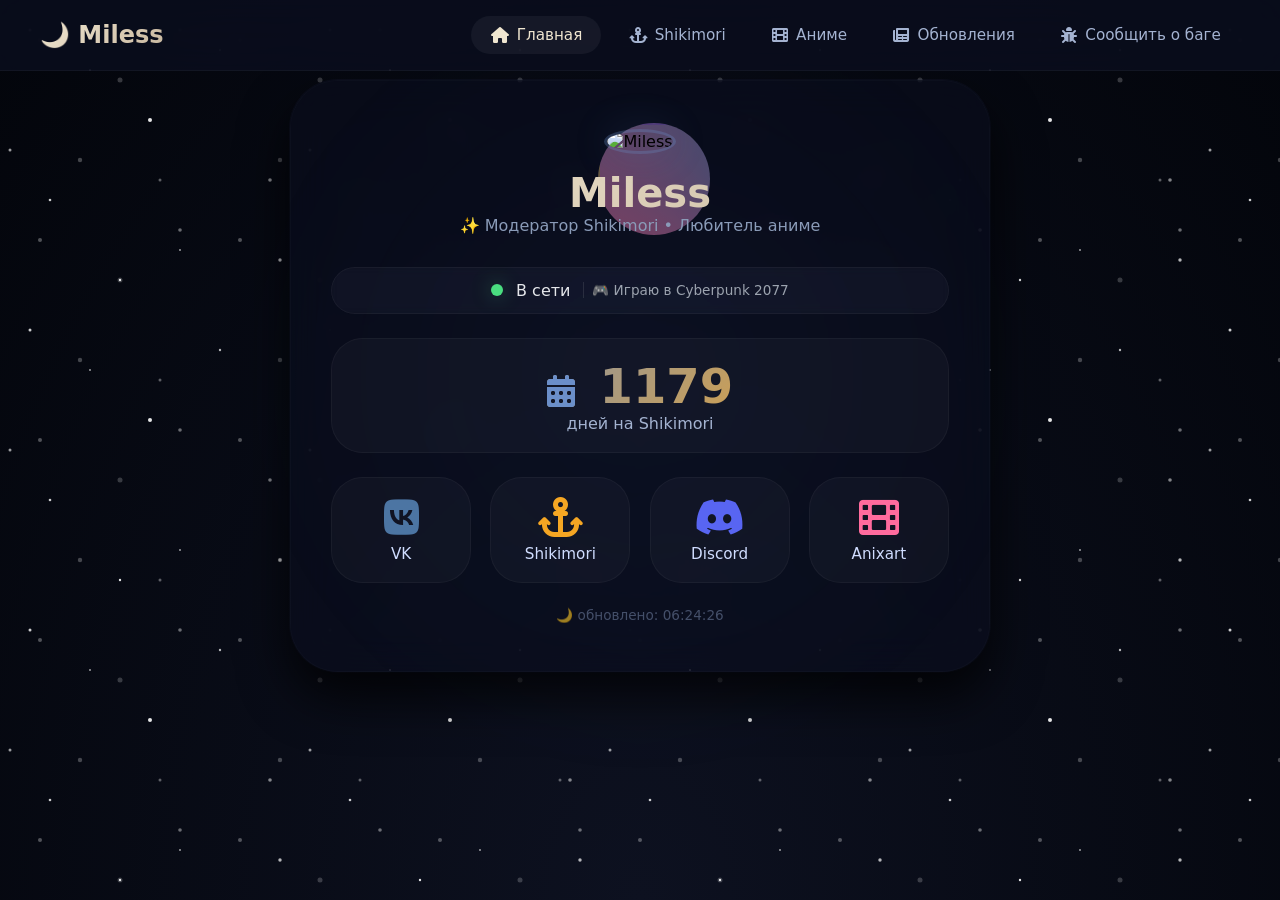
==== index.html @ 7b64776c "Update index.html" ====
<!DOCTYPE html>
<html lang="ru">
<head>
  <meta charset="UTF-8" />
  <meta name="viewport" content="width=device-width, initial-scale=1.0" />
  <title>🌙 Miless</title>
  <link rel="stylesheet" href="css/style.css" />
  <link rel="stylesheet" href="https://cdnjs.cloudflare.com/ajax/libs/font-awesome/6.0.0-beta3/css/all.min.css" />
</head>
<body>
  <div class="stars" aria-hidden="true"></div>
  <div class="twinkling" aria-hidden="true"></div>

  <nav class="navbar">
    <div class="nav-container">
      <div class="nav-brand"><a href="index.html">🌙 Miless</a></div>
      <div class="nav-toggle" id="navToggle">
        <span></span><span></span><span></span>
      </div>
      <ul class="nav-menu" id="navMenu">
        <li><a href="index.html" class="active"><i class="fas fa-home"></i> Главная</a></li>
        <li><a href="shikimori.html"><i class="fas fa-anchor"></i> Shikimori</a></li>
        <li><a href="anime.html"><i class="fas fa-film"></i> Аниме</a></li>
        <li><a href="updates.html"><i class="fas fa-newspaper"></i> Обновления</a></li>
        <li><a href="bug-report.html"><i class="fas fa-bug"></i> Сообщить о баге</a></li>
      </ul>
    </div>
  </nav>

  <div class="container">
    <div class="glow-ring"></div>
    <div class="profile-header">
      <div class="avatar-wrapper">
        <img src="https://via.placeholder.com/120/1a1f2e/6b8fc9?text=M" alt="Miless" class="avatar" />
        <div class="avatar-ring"></div>
      </div>
      <h1>Miless</h1>
      <p class="subtitle">✨ Модератор Shikimori • Любитель аниме</p>
    </div>

    <div class="status-bar">
      <div class="status-indicator online">
        <span class="status-dot"></span>
        <span class="status-text">В сети</span>
        <span class="status-activity">🎮 Играю в Cyberpunk 2077</span>
      </div>
    </div>

    <div class="shikimori-days" id="shikimoriDays">
      <div class="days-number">
        <i class="fas fa-calendar-alt"></i>
        <span id="daysValue">--</span>
      </div>
      <div class="days-label">дней на Shikimori</div>
    </div>

    <div class="links-grid">
      <a href="https://vk.ru/akrifisofficial" target="_blank" class="link-card vk">
        <i class="fab fa-vk"></i>
        <span>VK</span>
      </a>
      <a href="https://shikimori.io/Miless" target="_blank" class="link-card shikimori">
        <i class="fas fa-anchor"></i>
        <span>Shikimori</span>
      </a>
      <a href="https://discord.com/users/1438577441231863842" target="_blank" class="link-card discord">
        <i class="fab fa-discord"></i>
        <span>Discord</span>
      </a>
      <a href="https://anixart-app.com/profile/4077379" target="_blank" class="link-card anixart">
        <i class="fas fa-film"></i>
        <span>Anixart</span>
      </a>
    </div>

    <footer>
      <p>🌙 обновлено: <span id="last-update">только что</span></p>
    </footer>
  </div>

  <script src="js/script.js"></script>
  <script src="js/auth.js"></script>
</body>
</html>
---- css/style.css ----
/* style.css — Полностью обновлённый стиль */

* {
  margin: 0;
  padding: 0;
  box-sizing: border-box;
}

body {
  font-family: 'Segoe UI', Roboto, system-ui, sans-serif;
  background: radial-gradient(ellipse at bottom, #0d1120 0%, #03050b 100%);
  min-height: 100vh;
  padding-top: 80px;
  overflow-x: hidden;
}

/* ===== ЗВЁЗДЫ ===== */
.stars, .twinkling {
  position: fixed;
  top: 0;
  left: 0;
  width: 100%;
  height: 100%;
  pointer-events: none;
  z-index: 0;
}
.stars {
  background: transparent url('data:image/svg+xml,%3Csvg xmlns="http://www.w3.org/2000/svg" width="300" height="300"%3E%3Ccircle cx="30" cy="30" r="1.5" fill="%23ffffff" opacity="0.8"/%3E%3Ccircle cx="90" cy="70" r="1" fill="%23ffffff" opacity="0.6"/%3E%3Ccircle cx="150" cy="120" r="2" fill="%23ffffff" opacity="0.9"/%3E%3Ccircle cx="220" cy="50" r="1.2" fill="%23ffffff" opacity="0.7"/%3E%3Ccircle cx="270" cy="180" r="1.8" fill="%23ffffff" opacity="0.5"/%3E%3Ccircle cx="50" cy="200" r="1.3" fill="%23ffffff" opacity="0.8"/%3E%3Ccircle cx="180" cy="250" r="1" fill="%23ffffff" opacity="0.6"/%3E%3Ccircle cx="280" cy="260" r="1.7" fill="%23ffffff" opacity="0.7"/%3E%3Ccircle cx="120" cy="280" r="1.2" fill="%23ffffff" opacity="0.9"/%3E%3Ccircle cx="10" cy="150" r="1.5" fill="%23ffffff" opacity="0.6"/%3E%3C/svg%3E') repeat;
  background-size: 300px 300px;
  animation: starMove 60s linear infinite;
}
.twinkling {
  background: transparent url('data:image/svg+xml,%3Csvg xmlns="http://www.w3.org/2000/svg" width="200" height="200"%3E%3Ccircle cx="40" cy="40" r="2" fill="%23ffffff" opacity="0.3"/%3E%3Ccircle cx="120" cy="80" r="2.5" fill="%23ffffff" opacity="0.2"/%3E%3Ccircle cx="180" cy="30" r="1.8" fill="%23ffffff" opacity="0.4"/%3E%3Ccircle cx="80" cy="160" r="2.2" fill="%23ffffff" opacity="0.25"/%3E%3Ccircle cx="160" cy="180" r="1.5" fill="%23ffffff" opacity="0.35"/%3E%3C/svg%3E') repeat;
  background-size: 200px 200px;
  animation: twinkle 8s ease-in-out infinite alternate;
}
@keyframes starMove { 0% { background-position: 0 0; } 100% { background-position: 300px 300px; } }
@keyframes twinkle { 0% { opacity: 0.2; } 100% { opacity: 0.8; } }

/* ===== МЕНЮ-ГАМБУРГЕР ===== */
.navbar {
  position: fixed;
  top: 0;
  left: 0;
  right: 0;
  z-index: 1000;
  background: rgba(10, 14, 30, 0.8);
  backdrop-filter: blur(20px);
  -webkit-backdrop-filter: blur(20px);
  border-bottom: 1px solid rgba(255, 255, 255, 0.04);
  padding: 0 2rem;
}
.nav-container {
  max-width: 1200px;
  margin: 0 auto;
  display: flex;
  justify-content: space-between;
  align-items: center;
  height: 70px;
}
.nav-brand a {
  color: #f0e6d0;
  font-size: 1.5rem;
  font-weight: 700;
  text-decoration: none;
  background: linear-gradient(135deg, #f0e6d0, #c8b8a0);
  -webkit-background-clip: text;
  -webkit-text-fill-color: transparent;
  background-clip: text;
}
.nav-toggle {
  display: none;
  flex-direction: column;
  cursor: pointer;
  gap: 5px;
}
.nav-toggle span {
  width: 28px;
  height: 2px;
  background: #f0e6d0;
  border-radius: 2px;
  transition: all 0.3s ease;
}
.nav-toggle.active span:nth-child(1) {
  transform: rotate(45deg) translate(5px, 5px);
}
.nav-toggle.active span:nth-child(2) {
  opacity: 0;
}
.nav-toggle.active span:nth-child(3) {
  transform: rotate(-45deg) translate(5px, -5px);
}
.nav-menu {
  display: flex;
  list-style: none;
  gap: 0.5rem;
  align-items: center;
}
.nav-menu li a {
  color: #a4b3d1;
  text-decoration: none;
  padding: 0.6rem 1.2rem;
  border-radius: 2rem;
  transition: all 0.3s ease;
  font-size: 0.95rem;
  display: flex;
  align-items: center;
  gap: 0.5rem;
}
.nav-menu li a:hover,
.nav-menu li a.active {
  color: #f0e6d0;
  background: rgba(255, 255, 255, 0.05);
}
.nav-menu li a i {
  font-size: 1rem;
}
@media (max-width: 768px) {
  .nav-toggle {
    display: flex;
  }
  .nav-menu {
    position: absolute;
    top: 70px;
    left: 0;
    right: 0;
    flex-direction: column;
    background: rgba(10, 14, 30, 0.95);
    backdrop-filter: blur(20px);
    padding: 1.5rem;
    gap: 0.5rem;
    border-bottom: 1px solid rgba(255, 255, 255, 0.04);
    transform: translateY(-120%);
    transition: transform 0.4s ease;
  }
  .nav-menu.active {
    transform: translateY(0);
  }
  .nav-menu li a {
    padding: 0.8rem 1.5rem;
    width: 100%;
    justify-content: center;
  }
}

/* ===== КОНТЕЙНЕР ===== */
.container {
  position: relative;
  z-index: 2;
  max-width: 700px;
  width: 100%;
  margin: 0 auto;
  background: rgba(10, 14, 30, 0.6);
  backdrop-filter: blur(20px);
  -webkit-backdrop-filter: blur(20px);
  border-radius: 3rem;
  padding: 3rem 2.5rem;
  box-shadow: 0 25px 50px rgba(0, 0, 0, 0.8), 0 0 0 1px rgba(120, 140, 255, 0.05);
  border: 1px solid rgba(255, 255, 255, 0.02);
  text-align: center;
}
.glow-ring {
  position: absolute;
  top: -20%;
  left: -10%;
  width: 120%;
  height: 140%;
  background: radial-gradient(circle at 50% 50%, rgba(100, 150, 255, 0.03), transparent 70%);
  border-radius: 50%;
  pointer-events: none;
  filter: blur(40px);
  z-index: -1;
}

/* ===== ПРОФИЛЬ ===== */
.profile-header {
  margin-bottom: 2rem;
}
.avatar-wrapper {
  position: relative;
  display: inline-block;
  margin-bottom: 1rem;
}
.avatar {
  width: 100px;
  height: 100px;
  border-radius: 50%;
  object-fit: cover;
  border: 3px solid rgba(107, 143, 201, 0.3);
  box-shadow: 0 0 40px rgba(107, 143, 201, 0.15);
  transition: all 0.4s ease;
}
.avatar:hover {
  transform: scale(1.05);
  border-color: #6b8fc9;
  box-shadow: 0 0 60px rgba(107, 143, 201, 0.25);
}
.avatar-ring {
  position: absolute;
  top: -6px;
  left: -6px;
  width: 112px;
  height: 112px;
  border-radius: 50%;
  border: 2px solid transparent;
  background: conic-gradient(from 0deg, #6b8fc9, #f5a623, #5865f2, #ff6b9d, #6b8fc9);
  background-size: 300% 300%;
  animation: rotateRing 8s linear infinite;
  z-index: -1;
  opacity: 0.5;
}
@keyframes rotateRing {
  0% { transform: rotate(0deg); }
  100% { transform: rotate(360deg); }
}
.profile-header h1 {
  font-size: 2.5rem;
  background: linear-gradient(135deg, #f0e6d0, #c8b8a0);
  -webkit-background-clip: text;
  -webkit-text-fill-color: transparent;
  background-clip: text;
}
.profile-header .subtitle {
  color: #8a9bb8;
  font-size: 1rem;
}

/* ===== СТАТУС-БАР ===== */
.status-bar {
  background: rgba(255, 255, 255, 0.03);
  border-radius: 2rem;
  padding: 0.8rem 1.5rem;
  margin-bottom: 1.5rem;
  border: 1px solid rgba(255, 255, 255, 0.04);
  backdrop-filter: blur(4px);
}
.status-indicator {
  display: flex;
  align-items: center;
  gap: 0.8rem;
  justify-content: center;
  flex-wrap: wrap;
}
.status-dot {
  width: 12px;
  height: 12px;
  border-radius: 50%;
  background: #4ade80;
  box-shadow: 0 0 20px rgba(74, 222, 128, 0.4);
  animation: pulse 2s infinite;
}
.status-indicator.idle .status-dot {
  background: #fbbf24;
  box-shadow: 0 0 20px rgba(251, 191, 36, 0.4);
}
.status-indicator.dnd .status-dot {
  background: #f87171;
  box-shadow: 0 0 20px rgba(248, 113, 113, 0.4);
}
.status-indicator.offline .status-dot {
  background: #6b7280;
  box-shadow: none;
  animation: none;
}
@keyframes pulse {
  0%, 100% { opacity: 1; transform: scale(1); }
  50% { opacity: 0.6; transform: scale(1.1); }
}
.status-text {
  color: #e5e7eb;
  font-weight: 500;
}
.status-activity {
  color: #9ca3af;
  font-size: 0.85rem;
  padding-left: 0.5rem;
  border-left: 1px solid rgba(255, 255, 255, 0.1);
}

/* ===== СЧЁТЧИК ДНЕЙ ===== */
.shikimori-days {
  background: rgba(255, 255, 255, 0.03);
  border-radius: 2rem;
  padding: 1.2rem;
  margin: 1.5rem 0;
  border: 1px solid rgba(255, 255, 255, 0.04);
}
.days-number {
  font-size: 3rem;
  font-weight: 700;
  background: linear-gradient(135deg, #6b8fc9, #f5a623);
  -webkit-background-clip: text;
  -webkit-text-fill-color: transparent;
  background-clip: text;
}
.days-number i {
  -webkit-text-fill-color: initial;
  color: #6b8fc9;
  font-size: 2rem;
  margin-right: 0.5rem;
}
.days-label {
  color: #a4b3d1;
  font-size: 1rem;
}

/* ===== ССЫЛКИ ===== */
.links-grid {
  display: grid;
  grid-template-columns: repeat(auto-fit, minmax(130px, 1fr));
  gap: 1.2rem;
  margin: 1.5rem 0;
}
.link-card {
  background: rgba(255, 255, 255, 0.03);
  border-radius: 2rem;
  padding: 1.2rem 0.5rem;
  text-decoration: none;
  color: #d0ddff;
  display: flex;
  flex-direction: column;
  align-items: center;
  gap: 0.5rem;
  transition: all 0.3s ease;
  border: 1px solid rgba(255, 255, 255, 0.04);
}
.link-card i {
  font-size: 2.5rem;
  transition: transform 0.3s ease;
}
.link-card:hover {
  transform: translateY(-6px);
  background: rgba(255, 255, 255, 0.06);
}
.link-card.vk i { color: #4c75a3; }
.link-card.vk:hover { border-color: #4c75a3; box-shadow: 0 0 30px rgba(76, 117, 163, 0.2); }
.link-card.shikimori i { color: #f5a623; }
.link-card.shikimori:hover { border-color: #f5a623; box-shadow: 0 0 30px rgba(245, 166, 35, 0.2); }
.link-card.discord i { color: #5865f2; }
.link-card.discord:hover { border-color: #5865f2; box-shadow: 0 0 30px rgba(88, 101, 242, 0.2); }
.link-card.anixart i { color: #ff6b9d; }
.link-card.anixart:hover { border-color: #ff6b9d; box-shadow: 0 0 30px rgba(255, 107, 157, 0.2); }
.link-card:hover i {
  transform: scale(1.1);
}
.link-card span {
  font-size: 0.95rem;
}

/* ===== FOOTER ===== */
footer {
  color: #6c7b9c;
  font-size: 0.85rem;
  opacity: 0.6;
  margin-top: 1.5rem;
}

/* ===== АДАПТИВ ===== */
@media (max-width: 600px) {
  .container {
    padding: 1.5rem 1.2rem;
    border-radius: 2rem;
  }
  .profile-header h1 {
    font-size: 2rem;
  }
  .links-grid {
    grid-template-columns: repeat(2, 1fr);
    gap: 0.8rem;
  }
  .days-number {
    font-size: 2.2rem;
  }
  }
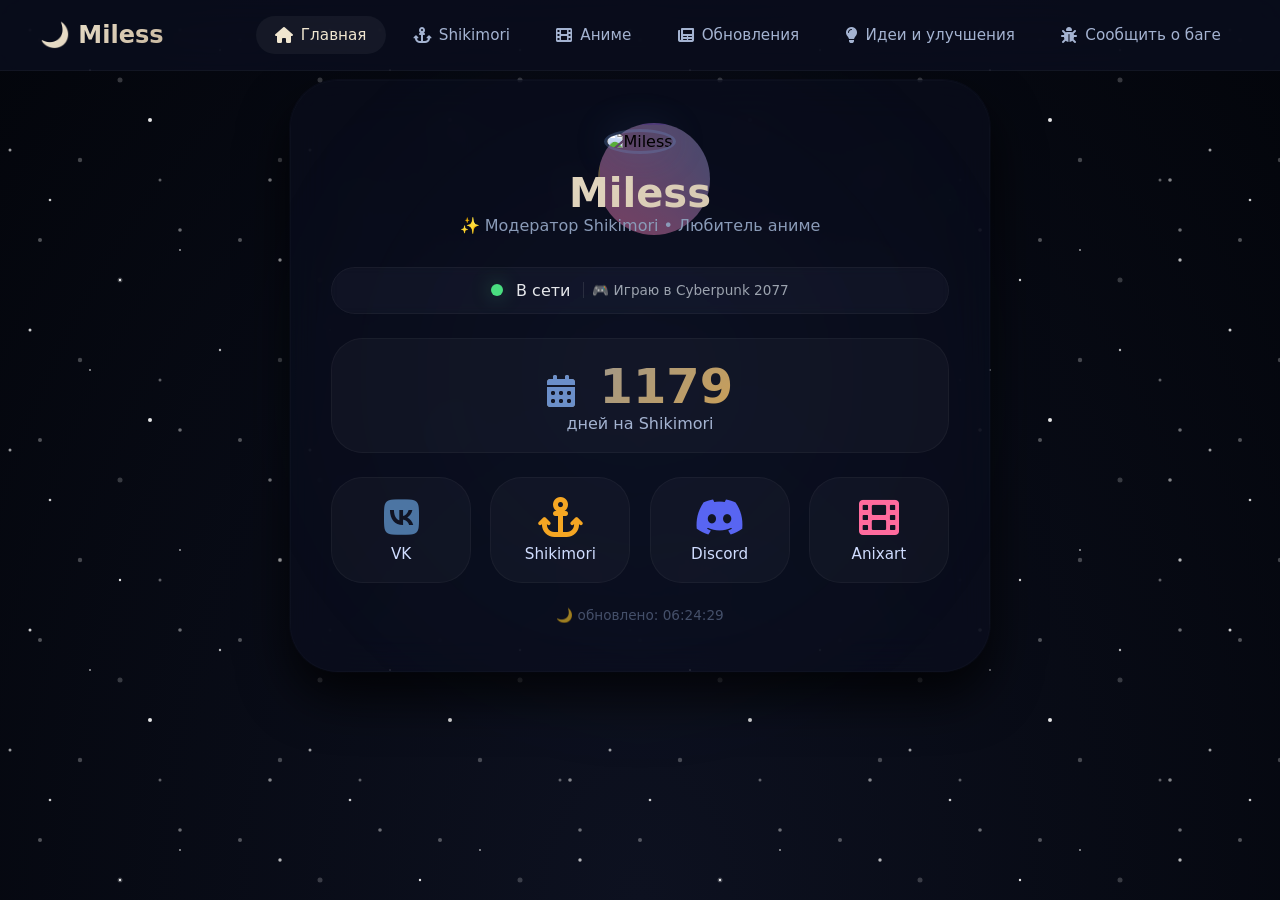
==== commit 6928ab71: "Update index.html" ====
--- a/index.html
+++ b/index.html
@@ -22,6 +22,7 @@
         <li><a href="shikimori.html"><i class="fas fa-anchor"></i> Shikimori</a></li>
         <li><a href="anime.html"><i class="fas fa-film"></i> Аниме</a></li>
         <li><a href="updates.html"><i class="fas fa-newspaper"></i> Обновления</a></li>
+        <li><a href="ideas.html"><i class="fas fa-lightbulb"></i> Идеи и улучшения</a></li>
         <li><a href="bug-report.html"><i class="fas fa-bug"></i> Сообщить о баге</a></li>
       </ul>
     </div>
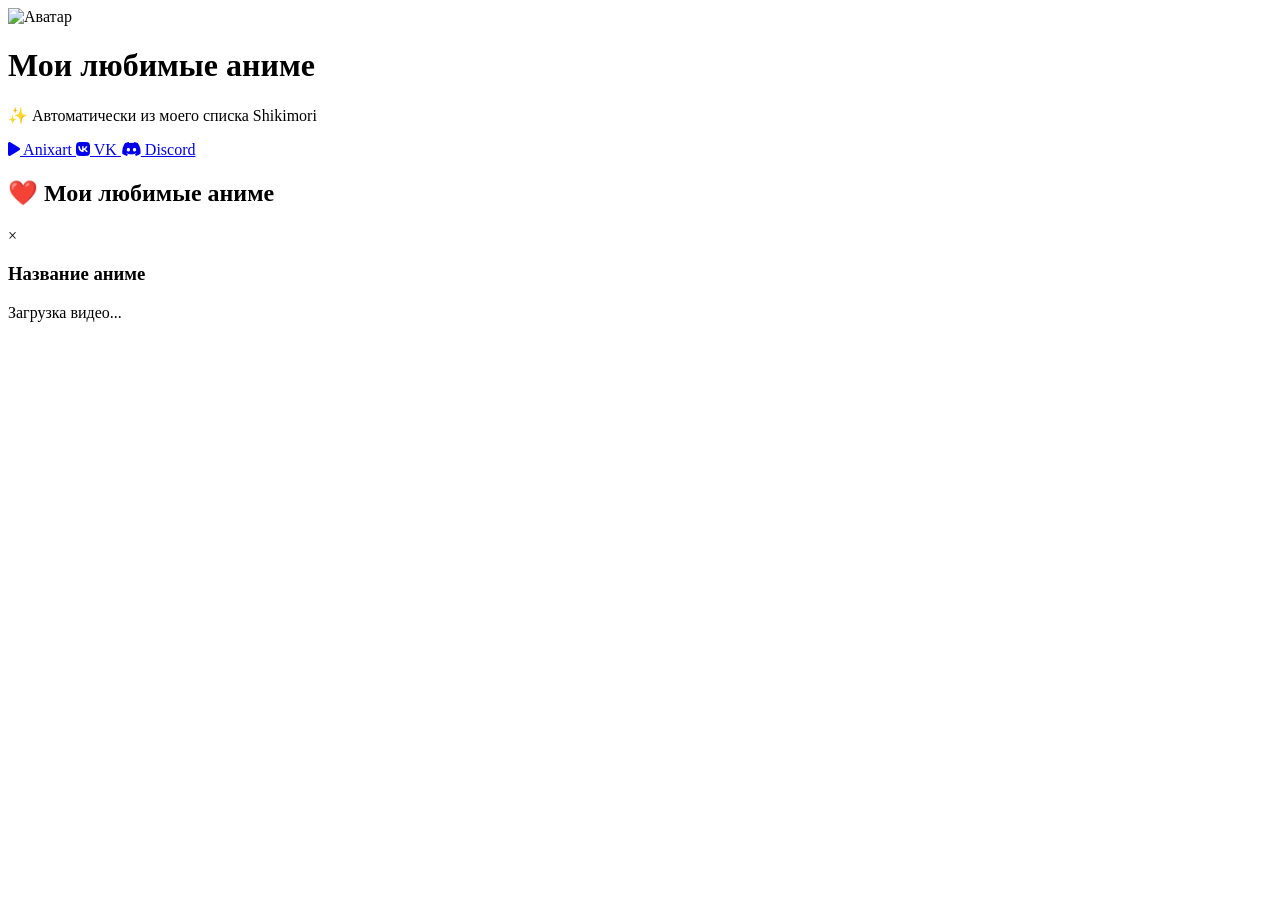
==== commit a575ac71: "Update index.html" ====
--- a/index.html
+++ b/index.html
@@ -1,85 +1,49 @@
 <!DOCTYPE html>
 <html lang="ru">
 <head>
-  <meta charset="UTF-8" />
-  <meta name="viewport" content="width=device-width, initial-scale=1.0" />
-  <title>🌙 Miless</title>
-  <link rel="stylesheet" href="css/style.css" />
-  <link rel="stylesheet" href="https://cdnjs.cloudflare.com/ajax/libs/font-awesome/6.0.0-beta3/css/all.min.css" />
+    <meta charset="UTF-8">
+    <meta name="viewport" content="width=device-width, initial-scale=1.0">
+    <title>Мои любимые аниме</title>
+    <link rel="stylesheet" href="style.css">
+    <link rel="stylesheet" href="https://cdnjs.cloudflare.com/ajax/libs/font-awesome/6.0.0-beta3/css/all.min.css">
 </head>
 <body>
-  <div class="stars" aria-hidden="true"></div>
-  <div class="twinkling" aria-hidden="true"></div>
+    <div class="container">
+        <header class="profile">
+            <img src="https://i.pravatar.cc/150?img=11" alt="Аватар" class="avatar">
+            <h1>Мои любимые аниме</h1>
+            <p class="bio">✨ Автоматически из моего списка Shikimori</p>
+        </header>
 
-  <nav class="navbar">
-    <div class="nav-container">
-      <div class="nav-brand"><a href="index.html">🌙 Miless</a></div>
-      <div class="nav-toggle" id="navToggle">
-        <span></span><span></span><span></span>
-      </div>
-      <ul class="nav-menu" id="navMenu">
-        <li><a href="index.html" class="active"><i class="fas fa-home"></i> Главная</a></li>
-        <li><a href="shikimori.html"><i class="fas fa-anchor"></i> Shikimori</a></li>
-        <li><a href="anime.html"><i class="fas fa-film"></i> Аниме</a></li>
-        <li><a href="updates.html"><i class="fas fa-newspaper"></i> Обновления</a></li>
-        <li><a href="ideas.html"><i class="fas fa-lightbulb"></i> Идеи и улучшения</a></li>
-        <li><a href="bug-report.html"><i class="fas fa-bug"></i> Сообщить о баге</a></li>
-      </ul>
-    </div>
-  </nav>
+        <section class="links">
+            <a href="https://anixart-app.com/profile/4077379" target="_blank" class="link-card anixart">
+                <i class="fas fa-play"></i> Anixart
+            </a>
+            <a href="https://vk.ru/akrifisofficial" target="_blank" class="link-card vk">
+                <i class="fab fa-vk"></i> VK
+            </a>
+            <a href="https://discord.com/users/1438577441231863842" target="_blank" class="link-card discord">
+                <i class="fab fa-discord"></i> Discord
+            </a>
+        </section>
 
-  <div class="container">
-    <div class="glow-ring"></div>
-    <div class="profile-header">
-      <div class="avatar-wrapper">
-        <img src="https://via.placeholder.com/120/1a1f2e/6b8fc9?text=M" alt="Miless" class="avatar" />
-        <div class="avatar-ring"></div>
-      </div>
-      <h1>Miless</h1>
-      <p class="subtitle">✨ Модератор Shikimori • Любитель аниме</p>
+        <section class="anime-section">
+            <h2>❤️ Мои любимые аниме</h2>
+            <div class="anime-grid" id="animeGrid"></div>
+        </section>
     </div>
 
-    <div class="status-bar">
-      <div class="status-indicator online">
-        <span class="status-dot"></span>
-        <span class="status-text">В сети</span>
-        <span class="status-activity">🎮 Играю в Cyberpunk 2077</span>
-      </div>
+    <!-- Модальное окно для плеера -->
+    <div id="playerModal" class="modal">
+        <div class="modal-content">
+            <span class="close-btn" id="closeModal">&times;</span>
+            <h3 id="modalTitle">Название аниме</h3>
+            <div id="playerContainer">
+                <p id="loadingMsg">Загрузка видео...</p>
+            </div>
+        </div>
     </div>
 
-    <div class="shikimori-days" id="shikimoriDays">
-      <div class="days-number">
-        <i class="fas fa-calendar-alt"></i>
-        <span id="daysValue">--</span>
-      </div>
-      <div class="days-label">дней на Shikimori</div>
-    </div>
-
-    <div class="links-grid">
-      <a href="https://vk.ru/akrifisofficial" target="_blank" class="link-card vk">
-        <i class="fab fa-vk"></i>
-        <span>VK</span>
-      </a>
-      <a href="https://shikimori.io/Miless" target="_blank" class="link-card shikimori">
-        <i class="fas fa-anchor"></i>
-        <span>Shikimori</span>
-      </a>
-      <a href="https://discord.com/users/1438577441231863842" target="_blank" class="link-card discord">
-        <i class="fab fa-discord"></i>
-        <span>Discord</span>
-      </a>
-      <a href="https://anixart-app.com/profile/4077379" target="_blank" class="link-card anixart">
-        <i class="fas fa-film"></i>
-        <span>Anixart</span>
-      </a>
-    </div>
-
-    <footer>
-      <p>🌙 обновлено: <span id="last-update">только что</span></p>
-    </footer>
-  </div>
-
-  <script src="js/script.js"></script>
-  <script src="js/auth.js"></script>
+    <script src="script.js"></script>
 </body>
 </html>
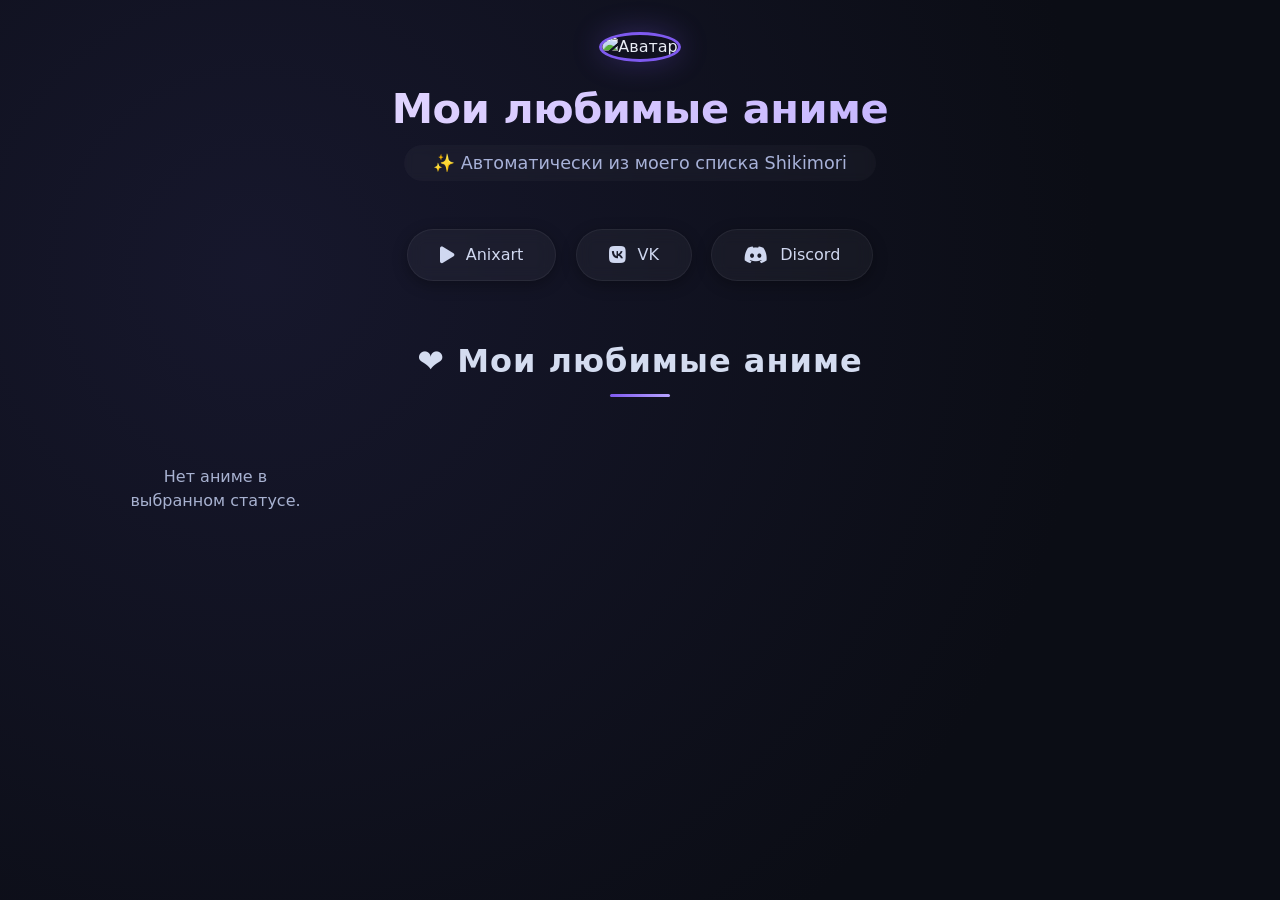
==== commit 31438f4c: "Update index.html" ====
--- a/index.html
+++ b/index.html
@@ -4,7 +4,7 @@
     <meta charset="UTF-8">
     <meta name="viewport" content="width=device-width, initial-scale=1.0">
     <title>Мои любимые аниме</title>
-    <link rel="stylesheet" href="style.css">
+    <link rel="stylesheet" href="css/style.css">
     <link rel="stylesheet" href="https://cdnjs.cloudflare.com/ajax/libs/font-awesome/6.0.0-beta3/css/all.min.css">
 </head>
 <body>
@@ -44,6 +44,6 @@
         </div>
     </div>
 
-    <script src="script.js"></script>
+    <script src="js/script.js"></script>
 </body>
 </html>
--- a/css/style.css
+++ b/css/style.css
@@ -0,0 +1,355 @@
+/* ===== Базовые настройки ===== */
+* {
+    margin: 0;
+    padding: 0;
+    box-sizing: border-box;
+}
+
+body {
+    font-family: 'Segoe UI', 'Inter', system-ui, -apple-system, sans-serif;
+    background: #0b0d15;
+    background-image: radial-gradient(circle at 20% 30%, rgba(30, 30, 60, 0.6) 0%, #0b0d15 70%);
+    min-height: 100vh;
+    display: flex;
+    justify-content: center;
+    padding: 2rem 1.5rem;
+    color: #e8edf5;
+    line-height: 1.5;
+}
+
+.container {
+    max-width: 1100px;
+    width: 100%;
+}
+
+/* ===== Профиль ===== */
+.profile {
+    text-align: center;
+    margin-bottom: 3rem;
+}
+
+.avatar {
+    width: 110px;
+    height: 110px;
+    border-radius: 50%;
+    border: 3px solid #7f5af0;
+    box-shadow: 0 0 30px rgba(127, 90, 240, 0.3);
+    object-fit: cover;
+    transition: transform 0.3s, box-shadow 0.3s;
+}
+.avatar:hover {
+    transform: scale(1.04);
+    box-shadow: 0 0 50px rgba(127, 90, 240, 0.5);
+}
+
+.profile h1 {
+    font-size: 2.6rem;
+    font-weight: 700;
+    margin-top: 1rem;
+    background: linear-gradient(135deg, #f0e6ff, #b7a4ff);
+    -webkit-background-clip: text;
+    -webkit-text-fill-color: transparent;
+    background-clip: text;
+    letter-spacing: -0.5px;
+}
+
+.bio {
+    font-size: 1.1rem;
+    color: #a8b2d9;
+    margin-top: 0.3rem;
+    font-weight: 300;
+    background: rgba(255, 255, 255, 0.03);
+    display: inline-block;
+    padding: 0.3rem 1.8rem;
+    border-radius: 40px;
+    backdrop-filter: blur(4px);
+}
+
+/* ===== Ссылки на платформы ===== */
+.links {
+    display: flex;
+    flex-wrap: wrap;
+    justify-content: center;
+    gap: 1.2rem;
+    margin-bottom: 3.5rem;
+}
+
+.link-card {
+    background: rgba(255, 255, 255, 0.04);
+    backdrop-filter: blur(8px);
+    -webkit-backdrop-filter: blur(8px);
+    border: 1px solid rgba(255, 255, 255, 0.06);
+    padding: 0.8rem 2rem;
+    border-radius: 50px;
+    color: #d0d8f0;
+    font-size: 1rem;
+    font-weight: 500;
+    text-decoration: none;
+    display: inline-flex;
+    align-items: center;
+    gap: 12px;
+    transition: all 0.25s cubic-bezier(0.25, 0.46, 0.45, 0.94);
+    box-shadow: 0 4px 15px rgba(0, 0, 0, 0.3);
+}
+
+.link-card i {
+    font-size: 1.2rem;
+    transition: transform 0.2s;
+}
+.link-card:hover i {
+    transform: translateY(-2px) scale(1.1);
+}
+
+.link-card:hover {
+    transform: translateY(-5px) scale(1.02);
+    background: rgba(255, 255, 255, 0.1);
+    border-color: #7f5af0;
+    box-shadow: 0 12px 30px rgba(127, 90, 240, 0.25);
+}
+
+.link-card.anixart:hover { border-color: #ff6b6b; box-shadow: 0 12px 30px rgba(255, 107, 107, 0.2); }
+.link-card.vk:hover { border-color: #4c75a3; box-shadow: 0 12px 30px rgba(76, 117, 163, 0.2); }
+.link-card.tg:hover { border-color: #0088cc; box-shadow: 0 12px 30px rgba(0, 136, 204, 0.2); }
+
+/* ===== Заголовок раздела ===== */
+.anime-section h2 {
+    text-align: center;
+    font-size: 2rem;
+    font-weight: 600;
+    margin-bottom: 2.2rem;
+    letter-spacing: 1px;
+    color: #d4dcf0;
+}
+.anime-section h2::after {
+    content: '';
+    display: block;
+    width: 60px;
+    height: 3px;
+    background: linear-gradient(90deg, #7f5af0, #b7a4ff);
+    margin: 0.6rem auto 0;
+    border-radius: 4px;
+}
+
+/* ===== Сетка карточек ===== */
+.anime-grid {
+    display: grid;
+    grid-template-columns: repeat(auto-fill, minmax(210px, 1fr));
+    gap: 2rem;
+}
+
+/* ===== Карточка аниме ===== */
+.anime-card {
+    background: rgba(255, 255, 255, 0.03);
+    backdrop-filter: blur(6px);
+    -webkit-backdrop-filter: blur(6px);
+    border-radius: 20px;
+    overflow: hidden;
+    border: 1px solid rgba(255, 255, 255, 0.05);
+    transition: all 0.35s cubic-bezier(0.25, 0.46, 0.45, 0.94);
+    cursor: pointer;
+    box-shadow: 0 8px 25px rgba(0, 0, 0, 0.4);
+    display: flex;
+    flex-direction: column;
+    position: relative;
+    will-change: transform;
+    animation: cardFadeIn 0.6s ease both;
+}
+
+@keyframes cardFadeIn {
+    from {
+        opacity: 0;
+        transform: translateY(30px) scale(0.96);
+    }
+    to {
+        opacity: 1;
+        transform: translateY(0) scale(1);
+    }
+}
+
+.anime-card:hover {
+    transform: translateY(-12px) scale(1.02);
+    border-color: #7f5af0;
+    box-shadow: 0 20px 50px rgba(127, 90, 240, 0.3);
+}
+
+/* Глянцевое свечение при наведении */
+.anime-card::after {
+    content: '';
+    position: absolute;
+    inset: 0;
+    border-radius: 20px;
+    background: radial-gradient(circle at 50% 0%, rgba(127, 90, 240, 0.08), transparent 70%);
+    opacity: 0;
+    transition: opacity 0.4s;
+    pointer-events: none;
+}
+.anime-card:hover::after {
+    opacity: 1;
+}
+
+.anime-card img {
+    width: 100%;
+    height: 260px;
+    object-fit: cover;
+    display: block;
+    border-bottom: 2px solid rgba(127, 90, 240, 0.15);
+    transition: transform 0.4s;
+}
+.anime-card:hover img {
+    transform: scale(1.03);
+}
+
+.anime-info {
+    padding: 1.2rem 1rem 1.5rem;
+    text-align: center;
+    flex: 1;
+    display: flex;
+    flex-direction: column;
+    justify-content: space-between;
+}
+
+.anime-info h3 {
+    font-size: 1.15rem;
+    font-weight: 600;
+    margin-bottom: 0.25rem;
+    color: #eef3ff;
+    line-height: 1.3;
+    display: -webkit-box;
+    -webkit-line-clamp: 2;
+    -webkit-box-orient: vertical;
+    overflow: hidden;
+}
+
+.anime-info .year {
+    font-size: 0.9rem;
+    color: #8892b0;
+    margin-bottom: 0.6rem;
+}
+
+.anime-info .genre {
+    font-size: 0.75rem;
+    background: rgba(127, 90, 240, 0.15);
+    padding: 0.3rem 0.9rem;
+    border-radius: 30px;
+    display: inline-block;
+    align-self: center;
+    color: #b7a4ff;
+    border: 1px solid rgba(127, 90, 240, 0.1);
+    backdrop-filter: blur(4px);
+    transition: background 0.3s;
+}
+.anime-card:hover .genre {
+    background: rgba(127, 90, 240, 0.25);
+}
+
+/* ===== Модальное окно (плеер) ===== */
+.modal {
+    display: none;
+    position: fixed;
+    z-index: 2000;
+    left: 0;
+    top: 0;
+    width: 100%;
+    height: 100%;
+    background: rgba(0, 0, 0, 0.75);
+    backdrop-filter: blur(12px);
+    -webkit-backdrop-filter: blur(12px);
+    animation: modalFadeIn 0.3s ease;
+}
+
+@keyframes modalFadeIn {
+    from {
+        opacity: 0;
+        transform: scale(0.95);
+    }
+    to {
+        opacity: 1;
+        transform: scale(1);
+    }
+}
+
+.modal-content {
+    background: #121624;
+    margin: 6% auto;
+    padding: 24px;
+    border-radius: 28px;
+    border: 1px solid rgba(127, 90, 240, 0.25);
+    max-width: 920px;
+    width: 92%;
+    position: relative;
+    box-shadow: 0 40px 80px rgba(0, 0, 0, 0.7);
+    transition: all 0.3s;
+}
+
+.close-btn {
+    position: absolute;
+    right: 22px;
+    top: 14px;
+    color: #8892b0;
+    font-size: 2.4rem;
+    font-weight: 300;
+    cursor: pointer;
+    transition: color 0.2s, transform 0.2s;
+    line-height: 1;
+}
+.close-btn:hover {
+    color: #ff6b6b;
+    transform: rotate(90deg);
+}
+
+#modalTitle {
+    color: #eef3ff;
+    font-size: 1.7rem;
+    font-weight: 600;
+    text-align: center;
+    margin: 8px 0 20px;
+    letter-spacing: 0.5px;
+}
+
+#playerContainer {
+    position: relative;
+    padding-bottom: 56.25%; /* 16:9 */
+    height: 0;
+    overflow: hidden;
+    border-radius: 16px;
+    background: #0b0d15;
+    border: 1px solid rgba(255, 255, 255, 0.05);
+}
+
+#playerContainer iframe {
+    position: absolute;
+    top: 0;
+    left: 0;
+    width: 100%;
+    height: 100%;
+    border: none;
+}
+
+#loadingMsg {
+    color: #a8b2d9;
+    text-align: center;
+    padding: 3rem;
+    font-size: 1.2rem;
+    font-weight: 300;
+}
+
+/* ===== Адаптив ===== */
+@media (max-width: 640px) {
+    body { padding: 1.2rem 0.8rem; }
+    .profile h1 { font-size: 2rem; }
+    .bio { font-size: 0.95rem; padding: 0.2rem 1.2rem; }
+    .links { gap: 0.8rem; }
+    .link-card { padding: 0.6rem 1.2rem; font-size: 0.9rem; gap: 8px; }
+    .anime-grid { grid-template-columns: repeat(auto-fill, minmax(150px, 1fr)); gap: 1.2rem; }
+    .anime-card img { height: 200px; }
+    .anime-info h3 { font-size: 1rem; }
+    .modal-content { margin: 10% auto; padding: 16px; width: 95%; }
+    #modalTitle { font-size: 1.3rem; }
+    .close-btn { right: 12px; font-size: 2rem; }
+}
+
+@media (max-width: 420px) {
+    .anime-grid { grid-template-columns: 1fr 1fr; gap: 0.8rem; }
+    .anime-card img { height: 160px; }
+    .profile h1 { font-size: 1.6rem; }
+  }
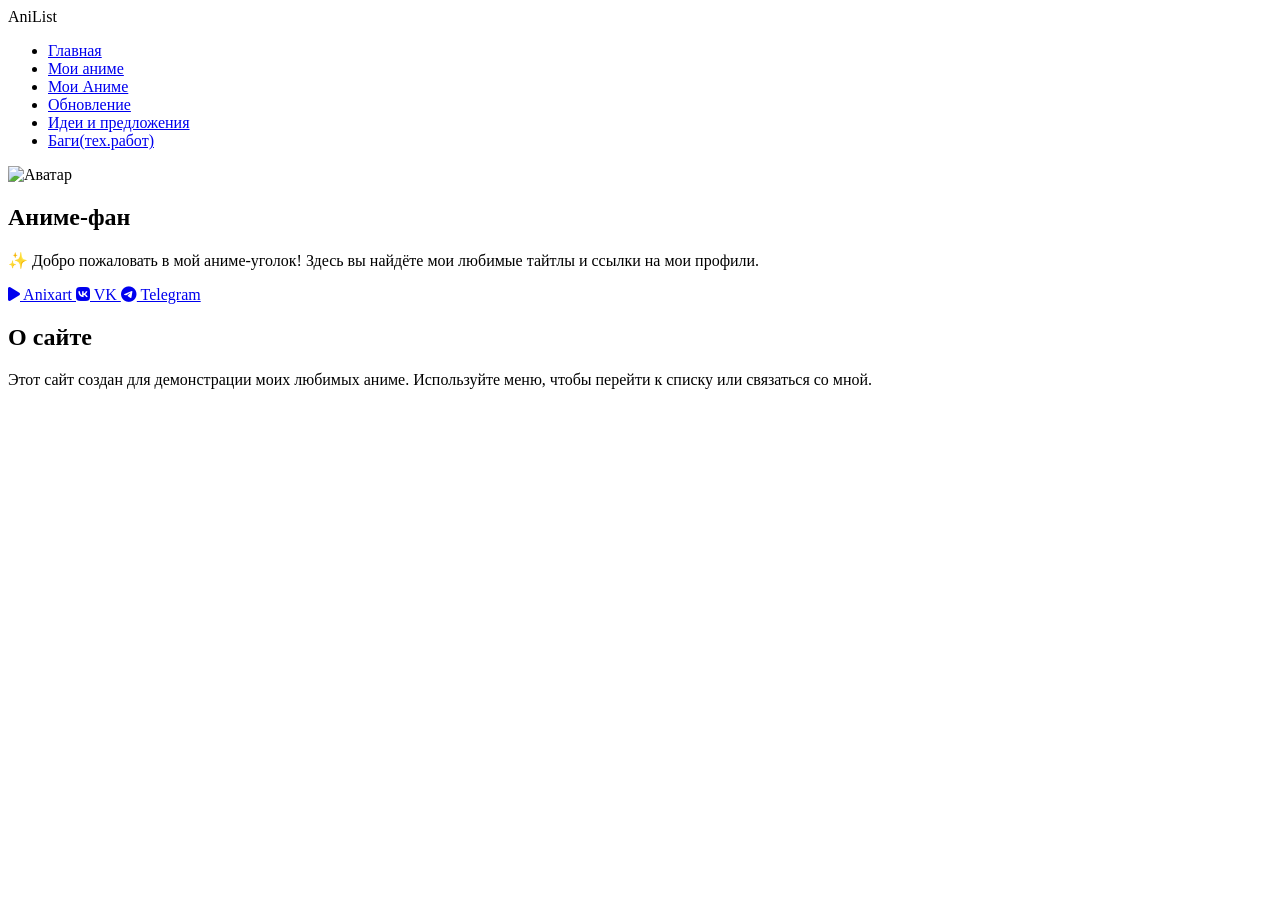
==== commit 6823b465: "Update index.html" ====
--- a/index.html
+++ b/index.html
@@ -1,49 +1,59 @@
 <!DOCTYPE html>
 <html lang="ru">
 <head>
-    <meta charset="UTF-8">
-    <meta name="viewport" content="width=device-width, initial-scale=1.0">
-    <title>Мои любимые аниме</title>
-    <link rel="stylesheet" href="css/style.css">
-    <link rel="stylesheet" href="https://cdnjs.cloudflare.com/ajax/libs/font-awesome/6.0.0-beta3/css/all.min.css">
+    <meta charset="UTF-8" />
+    <meta name="viewport" content="width=device-width, initial-scale=1.0" />
+    <title>Мой аниме-уголок — Главная</title>
+    <link rel="stylesheet" href="style.css" />
+    <link rel="stylesheet" href="https://cdnjs.cloudflare.com/ajax/libs/font-awesome/6.0.0-beta3/css/all.min.css" />
 </head>
 <body>
     <div class="container">
-        <header class="profile">
-            <img src="https://i.pravatar.cc/150?img=11" alt="Аватар" class="avatar">
-            <h1>Мои любимые аниме</h1>
-            <p class="bio">✨ Автоматически из моего списка Shikimori</p>
+        <!-- Шапка с гамбургер-меню -->
+        <header class="header">
+            <div class="logo">Ani<span>List</span></div>
+            <nav class="nav">
+                <ul class="nav-list" id="navList">
+                    <li><a href="index.html" class="active">Главная</a></li>
+                    <li><a href="anime.html">Мои аниме</a></li>
+                    <li><a href="Shikimori.html">Мои Аниме</a></li>
+                    <li><a href="updates.html">Обновление</a></li>
+                    <li><a href="ideas.html">Идеи и предложения</a></li>
+                    <li><a href="Shikimori.html">Баги(тех.работ)</a></li>
+                </ul>
+                <div class="hamburger" id="hamburger">
+                    <span></span><span></span><span></span>
+                </div>
+            </nav>
         </header>
 
-        <section class="links">
-            <a href="https://anixart-app.com/profile/4077379" target="_blank" class="link-card anixart">
-                <i class="fas fa-play"></i> Anixart
-            </a>
-            <a href="https://vk.ru/akrifisofficial" target="_blank" class="link-card vk">
-                <i class="fab fa-vk"></i> VK
-            </a>
-            <a href="https://discord.com/users/1438577441231863842" target="_blank" class="link-card discord">
-                <i class="fab fa-discord"></i> Discord
-            </a>
-        </section>
+        <!-- Основной контент -->
+        <main>
+            <section class="profile">
+                <img src="https://i.pravatar.cc/150?img=11" alt="Аватар" class="avatar" />
+                <h1>Аниме-фан</h1>
+                <p class="bio">✨ Добро пожаловать в мой аниме-уголок! Здесь вы найдёте мои любимые тайтлы и ссылки на мои профили.</p>
+            </section>
 
-        <section class="anime-section">
-            <h2>❤️ Мои любимые аниме</h2>
-            <div class="anime-grid" id="animeGrid"></div>
-        </section>
+            <section class="links">
+                <a href="https://anixart.ru" target="_blank" class="link-card anixart">
+                    <i class="fas fa-play"></i> Anixart
+                </a>
+                <a href="https://vk.com" target="_blank" class="link-card vk">
+                    <i class="fab fa-vk"></i> VK
+                </a>
+                <a href="https://t.me" target="_blank" class="link-card tg">
+                    <i class="fab fa-telegram-plane"></i> Telegram
+                </a>
+            </section>
+
+            <section class="info-block">
+                <h2>О сайте</h2>
+                <p>Этот сайт создан для демонстрации моих любимых аниме. Используйте меню, чтобы перейти к списку или связаться со мной.</p>
+            </section>
+        </main>
     </div>
 
-    <!-- Модальное окно для плеера -->
-    <div id="playerModal" class="modal">
-        <div class="modal-content">
-            <span class="close-btn" id="closeModal">&times;</span>
-            <h3 id="modalTitle">Название аниме</h3>
-            <div id="playerContainer">
-                <p id="loadingMsg">Загрузка видео...</p>
-            </div>
-        </div>
-    </div>
-
-    <script src="js/script.js"></script>
+    <script src="script.js"></script>
 </body>
 </html>
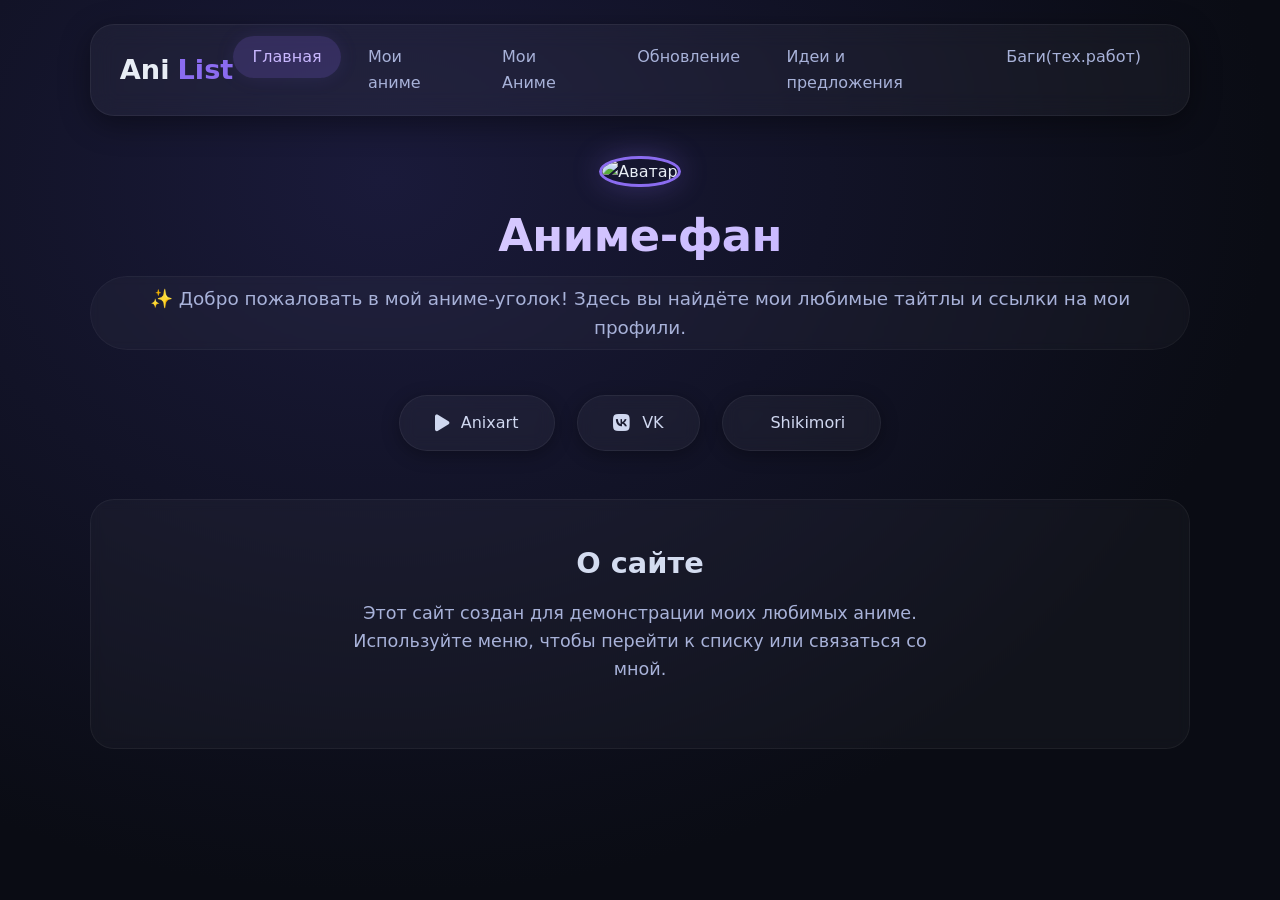
==== commit 818f1b3a: "Update index.html" ====
--- a/index.html
+++ b/index.html
@@ -4,7 +4,7 @@
     <meta charset="UTF-8" />
     <meta name="viewport" content="width=device-width, initial-scale=1.0" />
     <title>Мой аниме-уголок — Главная</title>
-    <link rel="stylesheet" href="style.css" />
+    <link rel="stylesheet" href="css/style.css" />
     <link rel="stylesheet" href="https://cdnjs.cloudflare.com/ajax/libs/font-awesome/6.0.0-beta3/css/all.min.css" />
 </head>
 <body>
@@ -19,7 +19,7 @@
                     <li><a href="Shikimori.html">Мои Аниме</a></li>
                     <li><a href="updates.html">Обновление</a></li>
                     <li><a href="ideas.html">Идеи и предложения</a></li>
-                    <li><a href="Shikimori.html">Баги(тех.работ)</a></li>
+                    <li><a href="under-construction.html">Баги(тех.работ)</a></li>
                 </ul>
                 <div class="hamburger" id="hamburger">
                     <span></span><span></span><span></span>
@@ -36,14 +36,14 @@
             </section>
 
             <section class="links">
-                <a href="https://anixart.ru" target="_blank" class="link-card anixart">
+                <a href="https://anixart-app.com/profile/4077379" target="_blank" class="link-card anixart">
                     <i class="fas fa-play"></i> Anixart
                 </a>
-                <a href="https://vk.com" target="_blank" class="link-card vk">
+                <a href="https://vk.ru/akrifisofficial" target="_blank" class="link-card vk">
                     <i class="fab fa-vk"></i> VK
                 </a>
-                <a href="https://t.me" target="_blank" class="link-card tg">
-                    <i class="fab fa-telegram-plane"></i> Telegram
+                <a href="https://shikimori.io/Miless" target="_blank" class="link-card shikimori">
+                    <i class="fab fa-shikimori"></i> Shikimori
                 </a>
             </section>
 
@@ -54,6 +54,6 @@
         </main>
     </div>
 
-    <script src="script.js"></script>
+    <script src="js/script.js"></script>
 </body>
 </html>
--- a/css/style.css
+++ b/css/style.css
@@ -0,0 +1,335 @@
+/* ===== Базовые настройки ===== */
+* {
+    margin: 0;
+    padding: 0;
+    box-sizing: border-box;
+}
+
+body {
+    font-family: 'Segoe UI', 'Inter', system-ui, -apple-system, sans-serif;
+    background: #0a0c14;
+    background-image: radial-gradient(ellipse at 30% 20%, #1a1a3a 0%, #0a0c14 70%);
+    min-height: 100vh;
+    display: flex;
+    justify-content: center;
+    padding: 1.5rem 1rem;
+    color: #e8edf5;
+    line-height: 1.6;
+}
+
+.container {
+    max-width: 1100px;
+    width: 100%;
+}
+
+/* ===== Шапка ===== */
+.header {
+    display: flex;
+    justify-content: space-between;
+    align-items: center;
+    padding: 0.7rem 1.8rem;
+    background: rgba(255, 255, 255, 0.04);
+    backdrop-filter: blur(12px);
+    -webkit-backdrop-filter: blur(12px);
+    border-radius: 24px;
+    border: 1px solid rgba(255, 255, 255, 0.06);
+    margin-bottom: 2.5rem;
+    box-shadow: 0 8px 30px rgba(0, 0, 0, 0.4);
+    position: relative;
+    z-index: 100;
+}
+
+.logo {
+    font-size: 1.7rem;
+    font-weight: 700;
+    color: #e8edf5;
+    display: flex;
+    align-items: center;
+    gap: 0.5rem;
+}
+.logo span {
+    color: #8b6cf0;
+}
+
+/* ===== Меню ===== */
+.nav {
+    display: flex;
+    align-items: center;
+}
+
+.nav-list {
+    display: flex;
+    list-style: none;
+    gap: 0.5rem;
+    transition: all 0.3s ease;
+}
+
+.nav-list li a {
+    color: #a8b2d9;
+    text-decoration: none;
+    font-size: 1rem;
+    font-weight: 500;
+    padding: 0.5rem 1.2rem;
+    border-radius: 30px;
+    transition: all 0.25s ease;
+    display: flex;
+    align-items: center;
+    gap: 0.5rem;
+}
+.nav-list li a i {
+    font-size: 1rem;
+    transition: transform 0.2s;
+}
+.nav-list li a:hover i {
+    transform: translateY(-2px);
+}
+.nav-list li a:hover,
+.nav-list li a.active {
+    background: rgba(139, 108, 240, 0.2);
+    color: #c9b8ff;
+    box-shadow: 0 0 20px rgba(139, 108, 240, 0.1);
+}
+
+/* ===== Гамбургер ===== */
+.hamburger {
+    display: none;
+    flex-direction: column;
+    gap: 6px;
+    cursor: pointer;
+    padding: 6px 4px;
+    background: transparent;
+    border: none;
+    transition: all 0.3s;
+}
+.hamburger span {
+    display: block;
+    width: 28px;
+    height: 3px;
+    background: #d0d8f0;
+    border-radius: 4px;
+    transition: all 0.3s ease;
+    transform-origin: center;
+}
+/* Анимация в крестик при открытом меню */
+.hamburger.open span:nth-child(1) {
+    transform: rotate(45deg) translate(6px, 6px);
+}
+.hamburger.open span:nth-child(2) {
+    opacity: 0;
+    transform: scaleX(0);
+}
+.hamburger.open span:nth-child(3) {
+    transform: rotate(-45deg) translate(6px, -6px);
+}
+
+/* ===== Адаптив для меню ===== */
+@media (max-width: 768px) {
+    .hamburger {
+        display: flex;
+    }
+    .nav-list {
+        position: absolute;
+        top: calc(100% + 10px);
+        left: 10px;
+        right: 10px;
+        background: rgba(10, 12, 20, 0.96);
+        backdrop-filter: blur(16px);
+        -webkit-backdrop-filter: blur(16px);
+        flex-direction: column;
+        padding: 1.2rem 0.5rem;
+        gap: 0.3rem;
+        border-radius: 20px;
+        border: 1px solid rgba(255, 255, 255, 0.06);
+        box-shadow: 0 20px 50px rgba(0, 0, 0, 0.6);
+        transform: scaleY(0);
+        transform-origin: top center;
+        opacity: 0;
+        pointer-events: none;
+        transition: all 0.35s cubic-bezier(0.34, 1.56, 0.64, 1);
+        z-index: 200;
+    }
+    .nav-list.open {
+        transform: scaleY(1);
+        opacity: 1;
+        pointer-events: auto;
+    }
+    .nav-list li a {
+        padding: 0.8rem 1.5rem;
+        justify-content: center;
+        font-size: 1.1rem;
+    }
+}
+
+/* ===== Профиль ===== */
+.profile {
+    text-align: center;
+    margin-bottom: 2.8rem;
+}
+
+.avatar-wrapper {
+    position: relative;
+    display: inline-block;
+}
+.avatar {
+    width: 120px;
+    height: 120px;
+    border-radius: 50%;
+    border: 3px solid #8b6cf0;
+    box-shadow: 0 0 30px rgba(139, 108, 240, 0.3);
+    object-fit: cover;
+    transition: transform 0.4s, box-shadow 0.4s;
+    position: relative;
+    z-index: 2;
+}
+.avatar:hover {
+    transform: scale(1.06);
+    box-shadow: 0 0 60px rgba(139, 108, 240, 0.5);
+}
+.avatar-glow {
+    position: absolute;
+    inset: -8px;
+    border-radius: 50%;
+    background: radial-gradient(circle, rgba(139, 108, 240, 0.2), transparent 70%);
+    z-index: 1;
+    animation: pulseGlow 3s ease-in-out infinite;
+}
+@keyframes pulseGlow {
+    0%, 100% { opacity: 0.5; transform: scale(1); }
+    50% { opacity: 1; transform: scale(1.1); }
+}
+
+.profile h1 {
+    font-size: 2.8rem;
+    font-weight: 700;
+    margin-top: 0.8rem;
+    background: linear-gradient(135deg, #e8deff, #b7a4ff);
+    -webkit-background-clip: text;
+    -webkit-text-fill-color: transparent;
+    background-clip: text;
+    letter-spacing: -0.5px;
+}
+
+.bio {
+    font-size: 1.15rem;
+    color: #a8b2d9;
+    margin-top: 0.3rem;
+    background: rgba(255, 255, 255, 0.03);
+    display: inline-block;
+    padding: 0.4rem 2.2rem;
+    border-radius: 40px;
+    border: 1px solid rgba(255, 255, 255, 0.04);
+    backdrop-filter: blur(4px);
+}
+
+/* ===== Ссылки на платформы ===== */
+.links {
+    display: flex;
+    flex-wrap: wrap;
+    justify-content: center;
+    gap: 1.4rem;
+    margin-bottom: 3rem;
+}
+
+.link-card {
+    background: rgba(255, 255, 255, 0.04);
+    backdrop-filter: blur(8px);
+    border: 1px solid rgba(255, 255, 255, 0.06);
+    padding: 0.9rem 2.2rem;
+    border-radius: 50px;
+    color: #d0d8f0;
+    font-size: 1rem;
+    font-weight: 500;
+    text-decoration: none;
+    display: inline-flex;
+    align-items: center;
+    gap: 12px;
+    transition: all 0.3s cubic-bezier(0.25, 0.46, 0.45, 0.94);
+    box-shadow: 0 4px 18px rgba(0, 0, 0, 0.3);
+}
+.link-card i {
+    font-size: 1.2rem;
+    transition: transform 0.2s;
+}
+.link-card:hover {
+    transform: translateY(-6px) scale(1.02);
+    background: rgba(255, 255, 255, 0.1);
+    border-color: #8b6cf0;
+    box-shadow: 0 12px 35px rgba(139, 108, 240, 0.2);
+}
+.link-card:hover i {
+    transform: translateY(-3px) scale(1.1);
+}
+.link-card.anixart:hover { border-color: #ff6b6b; box-shadow: 0 12px 35px rgba(255, 107, 107, 0.2); }
+.link-card.vk:hover { border-color: #4c75a3; box-shadow: 0 12px 35px rgba(76, 117, 163, 0.2); }
+.link-card.tg:hover { border-color: #0088cc; box-shadow: 0 12px 35px rgba(0, 136, 204, 0.2); }
+
+/* ===== Инфо-блок ===== */
+.info-block {
+    background: rgba(255, 255, 255, 0.03);
+    backdrop-filter: blur(6px);
+    border-radius: 24px;
+    padding: 2.5rem 2rem;
+    text-align: center;
+    border: 1px solid rgba(255, 255, 255, 0.05);
+    margin-top: 1.5rem;
+    transition: box-shadow 0.3s;
+}
+.info-block:hover {
+    box-shadow: 0 0 40px rgba(139, 108, 240, 0.05);
+}
+.info-block h2 {
+    font-size: 1.8rem;
+    margin-bottom: 0.8rem;
+    color: #d4dcf0;
+}
+.info-block p {
+    color: #a8b2d9;
+    font-size: 1.1rem;
+    max-width: 600px;
+    margin: 0 auto 1.5rem;
+}
+.info-stats {
+    display: flex;
+    justify-content: center;
+    gap: 2.5rem;
+    flex-wrap: wrap;
+}
+.stat-item {
+    display: flex;
+    align-items: center;
+    gap: 0.6rem;
+    color: #c9b8ff;
+    font-weight: 500;
+}
+.stat-item i {
+    font-size: 1.4rem;
+    color: #8b6cf0;
+}
+
+/* ===== Футер ===== */
+.footer {
+    text-align: center;
+    margin-top: 3rem;
+    padding: 1.5rem 0;
+    color: #5a6478;
+    font-size: 0.9rem;
+    border-top: 1px solid rgba(255, 255, 255, 0.03);
+}
+
+/* ===== Адаптив общий ===== */
+@media (max-width: 640px) {
+    body { padding: 1rem 0.6rem; }
+    .header { padding: 0.5rem 1rem; }
+    .logo { font-size: 1.3rem; }
+    .profile h1 { font-size: 2.1rem; }
+    .bio { font-size: 0.95rem; padding: 0.3rem 1.2rem; }
+    .links { gap: 0.8rem; }
+    .link-card { padding: 0.6rem 1.2rem; font-size: 0.9rem; gap: 8px; }
+    .info-block { padding: 1.5rem 1rem; }
+    .info-stats { gap: 1.2rem; }
+    .stat-item { font-size: 0.9rem; }
+}
+@media (max-width: 420px) {
+    .profile h1 { font-size: 1.8rem; }
+    .link-card { padding: 0.5rem 0.9rem; font-size: 0.8rem; }
+}
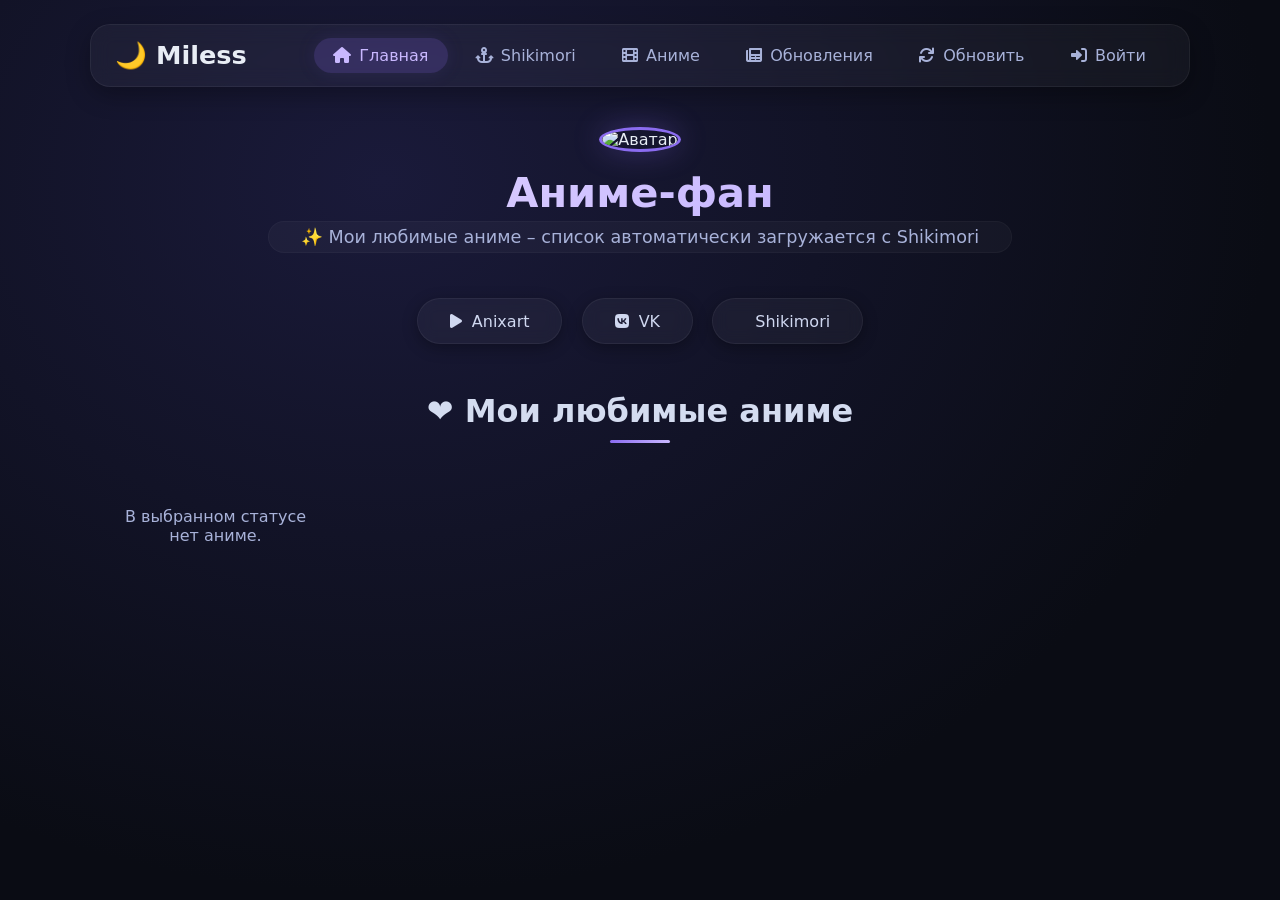
==== commit 670ed0f2: "Update index.html" ====
--- a/index.html
+++ b/index.html
@@ -3,36 +3,36 @@
 <head>
     <meta charset="UTF-8" />
     <meta name="viewport" content="width=device-width, initial-scale=1.0" />
-    <title>Мой аниме-уголок — Главная</title>
+    <title>Мой аниме-уголок</title>
     <link rel="stylesheet" href="css/style.css" />
     <link rel="stylesheet" href="https://cdnjs.cloudflare.com/ajax/libs/font-awesome/6.0.0-beta3/css/all.min.css" />
 </head>
 <body>
     <div class="container">
-        <!-- Шапка с гамбургер-меню -->
-        <header class="header">
-            <div class="logo">Ani<span>List</span></div>
-            <nav class="nav">
-                <ul class="nav-list" id="navList">
-                    <li><a href="index.html" class="active">Главная</a></li>
-                    <li><a href="anime.html">Мои аниме</a></li>
-                    <li><a href="Shikimori.html">Мои Аниме</a></li>
-                    <li><a href="updates.html">Обновление</a></li>
-                    <li><a href="ideas.html">Идеи и предложения</a></li>
-                    <li><a href="under-construction.html">Баги(тех.работ)</a></li>
-                </ul>
-                <div class="hamburger" id="hamburger">
+        <!-- ===== МЕНЮ (копируйте на все страницы) ===== -->
+        <nav class="navbar">
+            <div class="nav-container">
+                <div class="nav-brand"><a href="index.html">🌙 Miless</a></div>
+                <div class="nav-toggle" id="navToggle">
                     <span></span><span></span><span></span>
                 </div>
-            </nav>
-        </header>
+                <ul class="nav-menu" id="navMenu">
+                    <li><a href="index.html"><i class="fas fa-home"></i> Главная</a></li>
+                    <li><a href="shikimori.html"><i class="fas fa-anchor"></i> Shikimori</a></li>
+                    <li><a href="anime.html"><i class="fas fa-film"></i> Аниме</a></li>
+                    <li><a href="updates.html"><i class="fas fa-newspaper"></i> Обновления</a></li>
+                    <li><a href="update.html"><i class="fas fa-sync"></i> Обновить</a></li>
+                    <li><a href="#" id="loginBtn"><i class="fas fa-sign-in-alt"></i> <span id="loginText">Войти</span></a></li>
+                </ul>
+            </div>
+        </nav>
 
-        <!-- Основной контент -->
+        <!-- ===== ОСНОВНОЙ КОНТЕНТ ===== -->
         <main>
             <section class="profile">
                 <img src="https://i.pravatar.cc/150?img=11" alt="Аватар" class="avatar" />
                 <h1>Аниме-фан</h1>
-                <p class="bio">✨ Добро пожаловать в мой аниме-уголок! Здесь вы найдёте мои любимые тайтлы и ссылки на мои профили.</p>
+                <p class="bio">✨ Мои любимые аниме – список автоматически загружается с Shikimori</p>
             </section>
 
             <section class="links">
@@ -47,9 +47,9 @@
                 </a>
             </section>
 
-            <section class="info-block">
-                <h2>О сайте</h2>
-                <p>Этот сайт создан для демонстрации моих любимых аниме. Используйте меню, чтобы перейти к списку или связаться со мной.</p>
+            <section class="anime-section">
+                <h2>❤️ Мои любимые аниме</h2>
+                <div class="anime-grid" id="animeGrid"></div>
             </section>
         </main>
     </div>
--- a/css/style.css
+++ b/css/style.css
@@ -1,4 +1,4 @@
-/* ===== Базовые настройки ===== */
+/* ===== Базовые ===== */
 * {
     margin: 0;
     padding: 0;
@@ -6,7 +6,7 @@
 }
 
 body {
-    font-family: 'Segoe UI', 'Inter', system-ui, -apple-system, sans-serif;
+    font-family: 'Segoe UI', 'Inter', system-ui, sans-serif;
     background: #0a0c14;
     background-image: radial-gradient(ellipse at 30% 20%, #1a1a3a 0%, #0a0c14 70%);
     min-height: 100vh;
@@ -14,7 +14,6 @@
     justify-content: center;
     padding: 1.5rem 1rem;
     color: #e8edf5;
-    line-height: 1.6;
 }
 
 .container {
@@ -22,119 +21,102 @@
     width: 100%;
 }
 
-/* ===== Шапка ===== */
-.header {
+/* ===== Навигация (с гамбургером) ===== */
+.navbar {
+    background: rgba(255, 255, 255, 0.04);
+    backdrop-filter: blur(10px);
+    border-radius: 20px;
+    padding: 0.8rem 1.5rem;
+    margin-bottom: 2.5rem;
+    border: 1px solid rgba(255, 255, 255, 0.06);
+    box-shadow: 0 8px 25px rgba(0, 0, 0, 0.3);
+    position: relative;
+}
+
+.nav-container {
     display: flex;
     justify-content: space-between;
     align-items: center;
-    padding: 0.7rem 1.8rem;
-    background: rgba(255, 255, 255, 0.04);
-    backdrop-filter: blur(12px);
-    -webkit-backdrop-filter: blur(12px);
-    border-radius: 24px;
-    border: 1px solid rgba(255, 255, 255, 0.06);
-    margin-bottom: 2.5rem;
-    box-shadow: 0 8px 30px rgba(0, 0, 0, 0.4);
-    position: relative;
-    z-index: 100;
-}
-
-.logo {
-    font-size: 1.7rem;
+}
+
+.nav-brand a {
+    font-size: 1.6rem;
     font-weight: 700;
     color: #e8edf5;
-    display: flex;
-    align-items: center;
-    gap: 0.5rem;
-}
-.logo span {
-    color: #8b6cf0;
-}
-
-/* ===== Меню ===== */
-.nav {
-    display: flex;
-    align-items: center;
-}
-
-.nav-list {
+    text-decoration: none;
+}
+.nav-brand a:hover {
+    color: #c9b8ff;
+}
+
+.nav-toggle {
+    display: none;
+    flex-direction: column;
+    gap: 6px;
+    cursor: pointer;
+    padding: 5px;
+    background: transparent;
+    border: none;
+}
+.nav-toggle span {
+    display: block;
+    width: 28px;
+    height: 3px;
+    background: #d0d8f0;
+    border-radius: 4px;
+    transition: all 0.3s ease;
+}
+.nav-toggle.active span:nth-child(1) {
+    transform: rotate(45deg) translate(6px, 6px);
+}
+.nav-toggle.active span:nth-child(2) {
+    opacity: 0;
+    transform: scaleX(0);
+}
+.nav-toggle.active span:nth-child(3) {
+    transform: rotate(-45deg) translate(6px, -6px);
+}
+
+.nav-menu {
     display: flex;
     list-style: none;
     gap: 0.5rem;
     transition: all 0.3s ease;
 }
-
-.nav-list li a {
+.nav-menu li a {
     color: #a8b2d9;
     text-decoration: none;
     font-size: 1rem;
     font-weight: 500;
     padding: 0.5rem 1.2rem;
     border-radius: 30px;
-    transition: all 0.25s ease;
+    transition: all 0.25s;
     display: flex;
     align-items: center;
     gap: 0.5rem;
 }
-.nav-list li a i {
-    font-size: 1rem;
-    transition: transform 0.2s;
-}
-.nav-list li a:hover i {
-    transform: translateY(-2px);
-}
-.nav-list li a:hover,
-.nav-list li a.active {
+.nav-menu li a:hover,
+.nav-menu li a.active {
     background: rgba(139, 108, 240, 0.2);
     color: #c9b8ff;
     box-shadow: 0 0 20px rgba(139, 108, 240, 0.1);
 }
-
-/* ===== Гамбургер ===== */
-.hamburger {
-    display: none;
-    flex-direction: column;
-    gap: 6px;
-    cursor: pointer;
-    padding: 6px 4px;
-    background: transparent;
-    border: none;
-    transition: all 0.3s;
-}
-.hamburger span {
-    display: block;
-    width: 28px;
-    height: 3px;
-    background: #d0d8f0;
-    border-radius: 4px;
-    transition: all 0.3s ease;
-    transform-origin: center;
-}
-/* Анимация в крестик при открытом меню */
-.hamburger.open span:nth-child(1) {
-    transform: rotate(45deg) translate(6px, 6px);
-}
-.hamburger.open span:nth-child(2) {
-    opacity: 0;
-    transform: scaleX(0);
-}
-.hamburger.open span:nth-child(3) {
-    transform: rotate(-45deg) translate(6px, -6px);
-}
-
-/* ===== Адаптив для меню ===== */
+.nav-menu li a i {
+    font-size: 1rem;
+}
+
+/* ===== Адаптив для гамбургера ===== */
 @media (max-width: 768px) {
-    .hamburger {
+    .nav-toggle {
         display: flex;
     }
-    .nav-list {
+    .nav-menu {
         position: absolute;
         top: calc(100% + 10px);
         left: 10px;
         right: 10px;
         background: rgba(10, 12, 20, 0.96);
         backdrop-filter: blur(16px);
-        -webkit-backdrop-filter: blur(16px);
         flex-direction: column;
         padding: 1.2rem 0.5rem;
         gap: 0.3rem;
@@ -148,12 +130,12 @@
         transition: all 0.35s cubic-bezier(0.34, 1.56, 0.64, 1);
         z-index: 200;
     }
-    .nav-list.open {
+    .nav-menu.active {
         transform: scaleY(1);
         opacity: 1;
         pointer-events: auto;
     }
-    .nav-list li a {
+    .nav-menu li a {
         padding: 0.8rem 1.5rem;
         justify-content: center;
         font-size: 1.1rem;
@@ -166,59 +148,38 @@
     margin-bottom: 2.8rem;
 }
 
-.avatar-wrapper {
-    position: relative;
-    display: inline-block;
-}
 .avatar {
-    width: 120px;
-    height: 120px;
+    width: 110px;
+    height: 110px;
     border-radius: 50%;
     border: 3px solid #8b6cf0;
     box-shadow: 0 0 30px rgba(139, 108, 240, 0.3);
     object-fit: cover;
-    transition: transform 0.4s, box-shadow 0.4s;
-    position: relative;
-    z-index: 2;
+    transition: transform 0.3s;
 }
 .avatar:hover {
-    transform: scale(1.06);
-    box-shadow: 0 0 60px rgba(139, 108, 240, 0.5);
-}
-.avatar-glow {
-    position: absolute;
-    inset: -8px;
-    border-radius: 50%;
-    background: radial-gradient(circle, rgba(139, 108, 240, 0.2), transparent 70%);
-    z-index: 1;
-    animation: pulseGlow 3s ease-in-out infinite;
-}
-@keyframes pulseGlow {
-    0%, 100% { opacity: 0.5; transform: scale(1); }
-    50% { opacity: 1; transform: scale(1.1); }
+    transform: scale(1.05);
 }
 
 .profile h1 {
-    font-size: 2.8rem;
+    font-size: 2.6rem;
     font-weight: 700;
-    margin-top: 0.8rem;
+    margin-top: 1rem;
     background: linear-gradient(135deg, #e8deff, #b7a4ff);
     -webkit-background-clip: text;
     -webkit-text-fill-color: transparent;
     background-clip: text;
-    letter-spacing: -0.5px;
 }
 
 .bio {
-    font-size: 1.15rem;
+    font-size: 1.1rem;
     color: #a8b2d9;
     margin-top: 0.3rem;
     background: rgba(255, 255, 255, 0.03);
     display: inline-block;
-    padding: 0.4rem 2.2rem;
+    padding: 0.3rem 2rem;
     border-radius: 40px;
-    border: 1px solid rgba(255, 255, 255, 0.04);
-    backdrop-filter: blur(4px);
+    border: 1px solid rgba(255, 255, 255, 0.03);
 }
 
 /* ===== Ссылки на платформы ===== */
@@ -226,7 +187,7 @@
     display: flex;
     flex-wrap: wrap;
     justify-content: center;
-    gap: 1.4rem;
+    gap: 1.2rem;
     margin-bottom: 3rem;
 }
 
@@ -234,7 +195,7 @@
     background: rgba(255, 255, 255, 0.04);
     backdrop-filter: blur(8px);
     border: 1px solid rgba(255, 255, 255, 0.06);
-    padding: 0.9rem 2.2rem;
+    padding: 0.8rem 2rem;
     border-radius: 50px;
     color: #d0d8f0;
     font-size: 1rem;
@@ -242,94 +203,121 @@
     text-decoration: none;
     display: inline-flex;
     align-items: center;
-    gap: 12px;
-    transition: all 0.3s cubic-bezier(0.25, 0.46, 0.45, 0.94);
-    box-shadow: 0 4px 18px rgba(0, 0, 0, 0.3);
-}
-.link-card i {
-    font-size: 1.2rem;
-    transition: transform 0.2s;
+    gap: 10px;
+    transition: all 0.25s;
+    box-shadow: 0 4px 15px rgba(0, 0, 0, 0.3);
 }
 .link-card:hover {
-    transform: translateY(-6px) scale(1.02);
+    transform: translateY(-5px);
     background: rgba(255, 255, 255, 0.1);
     border-color: #8b6cf0;
-    box-shadow: 0 12px 35px rgba(139, 108, 240, 0.2);
-}
-.link-card:hover i {
-    transform: translateY(-3px) scale(1.1);
-}
-.link-card.anixart:hover { border-color: #ff6b6b; box-shadow: 0 12px 35px rgba(255, 107, 107, 0.2); }
-.link-card.vk:hover { border-color: #4c75a3; box-shadow: 0 12px 35px rgba(76, 117, 163, 0.2); }
-.link-card.tg:hover { border-color: #0088cc; box-shadow: 0 12px 35px rgba(0, 136, 204, 0.2); }
-
-/* ===== Инфо-блок ===== */
-.info-block {
+    box-shadow: 0 12px 30px rgba(139, 108, 240, 0.2);
+}
+.link-card.anixart:hover { border-color: #ff6b6b; }
+.link-card.vk:hover { border-color: #4c75a3; }
+.link-card.tg:hover { border-color: #0088cc; }
+
+/* ===== Секция аниме ===== */
+.anime-section h2 {
+    text-align: center;
+    font-size: 2rem;
+    font-weight: 600;
+    margin-bottom: 2rem;
+    color: #d4dcf0;
+}
+.anime-section h2::after {
+    content: '';
+    display: block;
+    width: 60px;
+    height: 3px;
+    background: linear-gradient(90deg, #8b6cf0, #c9b8ff);
+    margin: 0.6rem auto 0;
+    border-radius: 4px;
+}
+
+.anime-grid {
+    display: grid;
+    grid-template-columns: repeat(auto-fill, minmax(200px, 1fr));
+    gap: 2rem;
+}
+
+.anime-card {
     background: rgba(255, 255, 255, 0.03);
     backdrop-filter: blur(6px);
-    border-radius: 24px;
-    padding: 2.5rem 2rem;
+    border-radius: 20px;
+    overflow: hidden;
+    border: 1px solid rgba(255, 255, 255, 0.05);
+    transition: all 0.35s cubic-bezier(0.25, 0.46, 0.45, 0.94);
+    cursor: pointer;
+    box-shadow: 0 8px 25px rgba(0, 0, 0, 0.4);
+    display: flex;
+    flex-direction: column;
+    animation: cardFadeIn 0.6s ease both;
+}
+@keyframes cardFadeIn {
+    from { opacity: 0; transform: translateY(30px) scale(0.96); }
+    to { opacity: 1; transform: translateY(0) scale(1); }
+}
+.anime-card:hover {
+    transform: translateY(-12px) scale(1.02);
+    border-color: #8b6cf0;
+    box-shadow: 0 20px 50px rgba(139, 108, 240, 0.3);
+}
+.anime-card img {
+    width: 100%;
+    height: 240px;
+    object-fit: cover;
+    border-bottom: 2px solid rgba(139, 108, 240, 0.15);
+    transition: transform 0.4s;
+}
+.anime-card:hover img {
+    transform: scale(1.03);
+}
+.anime-info {
+    padding: 1rem 0.8rem 1.3rem;
     text-align: center;
-    border: 1px solid rgba(255, 255, 255, 0.05);
-    margin-top: 1.5rem;
-    transition: box-shadow 0.3s;
-}
-.info-block:hover {
-    box-shadow: 0 0 40px rgba(139, 108, 240, 0.05);
-}
-.info-block h2 {
-    font-size: 1.8rem;
-    margin-bottom: 0.8rem;
-    color: #d4dcf0;
-}
-.info-block p {
-    color: #a8b2d9;
-    font-size: 1.1rem;
-    max-width: 600px;
-    margin: 0 auto 1.5rem;
-}
-.info-stats {
-    display: flex;
-    justify-content: center;
-    gap: 2.5rem;
-    flex-wrap: wrap;
-}
-.stat-item {
-    display: flex;
-    align-items: center;
-    gap: 0.6rem;
+    flex: 1;
+    display: flex;
+    flex-direction: column;
+    justify-content: space-between;
+}
+.anime-info h3 {
+    font-size: 1.05rem;
+    font-weight: 600;
+    color: #eef3ff;
+    line-height: 1.3;
+    display: -webkit-box;
+    -webkit-line-clamp: 2;
+    -webkit-box-orient: vertical;
+    overflow: hidden;
+}
+.anime-info .year {
+    font-size: 0.85rem;
+    color: #8892b0;
+    margin: 0.2rem 0 0.5rem;
+}
+.anime-info .genre {
+    font-size: 0.7rem;
+    background: rgba(139, 108, 240, 0.15);
+    padding: 0.25rem 0.8rem;
+    border-radius: 30px;
+    display: inline-block;
+    align-self: center;
     color: #c9b8ff;
-    font-weight: 500;
-}
-.stat-item i {
-    font-size: 1.4rem;
-    color: #8b6cf0;
-}
-
-/* ===== Футер ===== */
-.footer {
-    text-align: center;
-    margin-top: 3rem;
-    padding: 1.5rem 0;
-    color: #5a6478;
-    font-size: 0.9rem;
-    border-top: 1px solid rgba(255, 255, 255, 0.03);
-}
-
-/* ===== Адаптив общий ===== */
+    border: 1px solid rgba(139, 108, 240, 0.1);
+}
+
+/* ===== Адаптив ===== */
 @media (max-width: 640px) {
     body { padding: 1rem 0.6rem; }
-    .header { padding: 0.5rem 1rem; }
-    .logo { font-size: 1.3rem; }
-    .profile h1 { font-size: 2.1rem; }
-    .bio { font-size: 0.95rem; padding: 0.3rem 1.2rem; }
+    .profile h1 { font-size: 2rem; }
+    .bio { font-size: 0.95rem; padding: 0.2rem 1.2rem; }
     .links { gap: 0.8rem; }
-    .link-card { padding: 0.6rem 1.2rem; font-size: 0.9rem; gap: 8px; }
-    .info-block { padding: 1.5rem 1rem; }
-    .info-stats { gap: 1.2rem; }
-    .stat-item { font-size: 0.9rem; }
+    .link-card { padding: 0.6rem 1.2rem; font-size: 0.9rem; }
+    .anime-grid { grid-template-columns: repeat(auto-fill, minmax(140px, 1fr)); gap: 1rem; }
+    .anime-card img { height: 190px; }
 }
 @media (max-width: 420px) {
-    .profile h1 { font-size: 1.8rem; }
-    .link-card { padding: 0.5rem 0.9rem; font-size: 0.8rem; }
-}
+    .anime-grid { grid-template-columns: 1fr 1fr; gap: 0.7rem; }
+    .anime-card img { height: 150px; }
+        }
